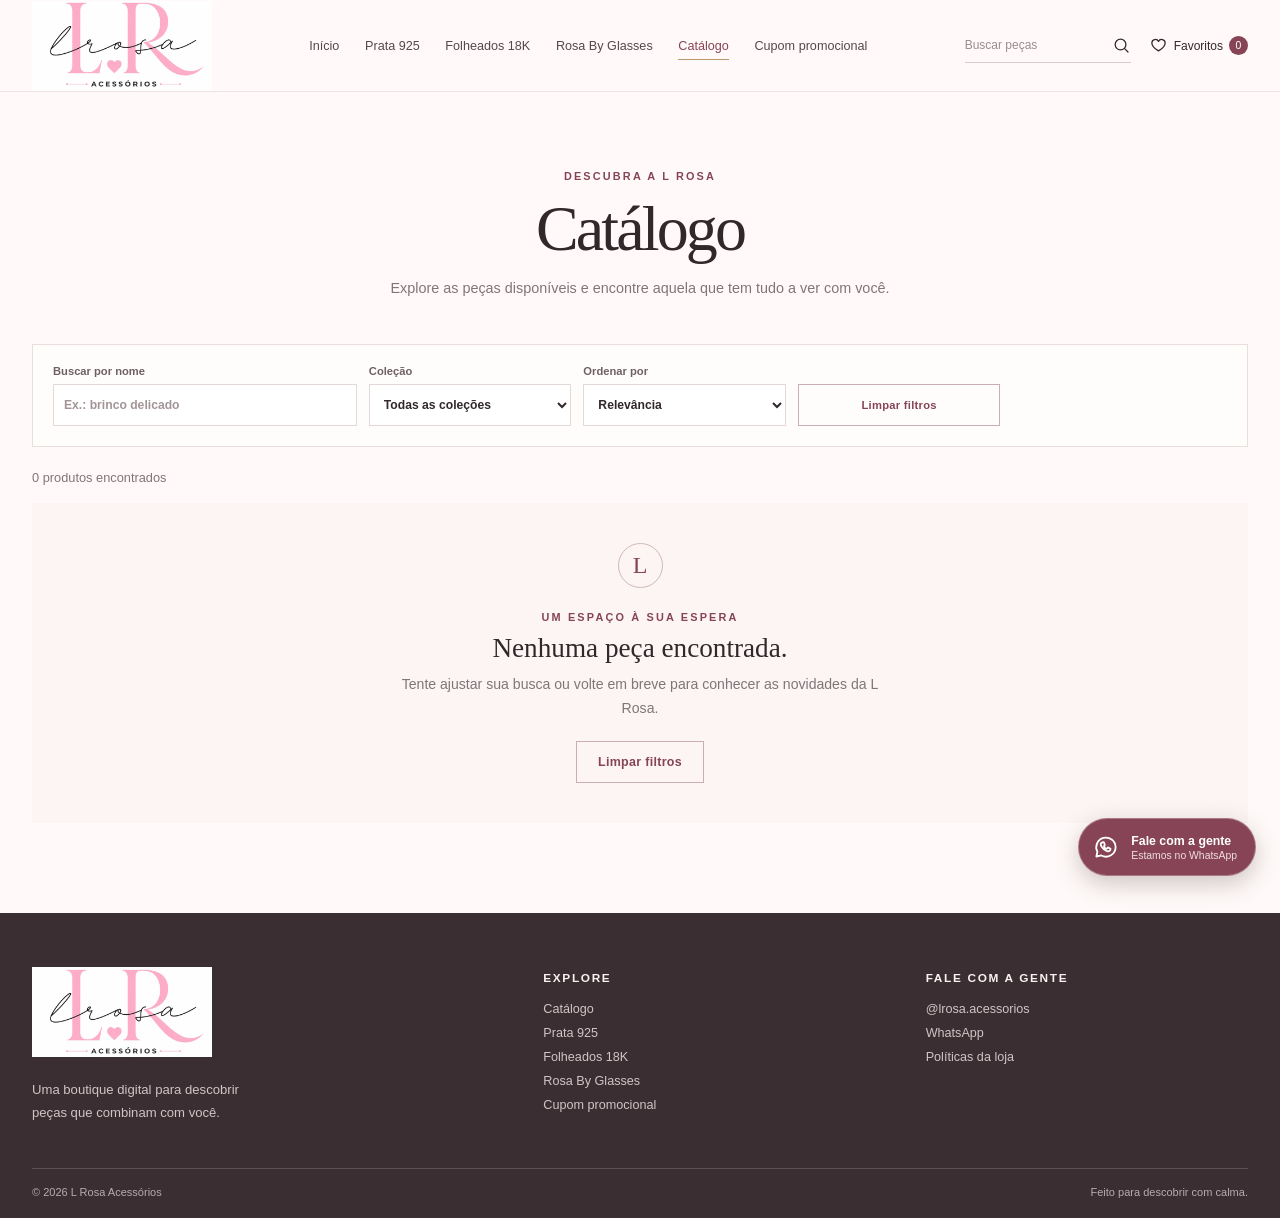
==== catalogo.html @ 9e7c1872 "create base" ====
<!doctype html>
<html lang="pt-BR">
<head>
  <meta charset="utf-8">
  <meta name="viewport" content="width=device-width, initial-scale=1">
  <meta name="description" content="Explore o catálogo da L Rosa Acessórios e encontre sua próxima peça favorita.">
  <meta name="theme-color" content="#fffaf9">
  <title>Catálogo | L Rosa Acessórios</title>
  <link rel="stylesheet" href="assets/css/styles.css">
  <script src="assets/js/data.js" defer></script>
  <script src="assets/js/products.js" defer></script>
  <script src="assets/js/app.js" defer></script>
</head>
<body data-page="catalog">
  <a class="skip-link" href="#conteudo">Pular para o conteúdo</a>
  <div id="site-header"></div>
  <main id="conteudo" class="page-content"></main>
  <div id="site-footer"></div>
</body>
</html>
---- assets/css/styles.css ----
:root {
  color-scheme: light;
  --ink: #31282c;
  --muted: #817579;
  --rose: #b85e75;
  --rose-dark: #864456;
  --rose-pale: #f7e9e9;
  --rose-wash: #fcf4f3;
  --cream: #fffaf9;
  --line: #eadfdd;
  --gold: #b99769;
  --serif: "Playfair Display", Georgia, serif;
  --sans: "DM Sans", "Segoe UI", sans-serif;
  font-family: var(--sans);
  color: var(--ink);
  background: var(--cream);
  font-synthesis: none;
  text-rendering: optimizeLegibility;
}

* { box-sizing: border-box; }
body { margin: 0; min-width: 320px; background: var(--cream); }
a { color: inherit; text-decoration: none; }
button, input, select { font: inherit; }
button, a, input, select { -webkit-tap-highlight-color: transparent; }
button { color: inherit; }
svg { width: 19px; height: 19px; flex: 0 0 auto; }
.visually-hidden { position: absolute; width: 1px; height: 1px; padding: 0; margin: -1px; overflow: hidden; clip: rect(0, 0, 0, 0); white-space: nowrap; border: 0; }
.skip-link { position: fixed; z-index: 20; top: 10px; left: 10px; transform: translateY(-150%); background: white; padding: 12px 16px; border: 1px solid var(--line); }
.skip-link:focus { transform: translateY(0); }
:focus-visible { outline: 3px solid #9e5266; outline-offset: 3px; }

.announcement { padding: 9px 16px; text-align: center; color: white; background: var(--rose-dark); font-size: .74rem; letter-spacing: .08em; }
.site-header { position: relative; z-index: 5; background: rgba(255,250,249,.97); border-bottom: 1px solid rgba(234,223,221,.8); }
.header-inner { width: min(1240px, calc(100% - 64px)); min-height: 91px; margin: auto; display: grid; grid-template-columns: 180px 1fr auto; align-items: center; gap: 28px; }
.wordmark { display: inline-flex; width: max-content; align-items: center; }
.wordmark-image { display: block; width: 180px; height: 90px; max-width: 100%; object-fit: cover; object-position: center 49%; }
.main-nav { display: flex; align-items: center; justify-content: center; gap: clamp(15px, 2vw, 28px); }
.main-nav a { position: relative; padding: 8px 0; color: #54484b; font-size: .79rem; white-space: nowrap; transition: color .2s ease; }
.main-nav a:hover, .main-nav a[aria-current="page"] { color: var(--rose-dark); }
.main-nav a[aria-current="page"]::after { position: absolute; bottom: 1px; left: 0; width: 100%; height: 1px; background: var(--gold); content: ""; }
.header-actions { display: flex; align-items: center; gap: 18px; }
.header-search { display: flex; align-items: center; width: 166px; border-bottom: 1px solid #d9ccca; }
.header-search input { width: 100%; min-width: 0; border: 0; outline: 0; padding: 8px 0; color: var(--ink); background: transparent; font-size: .75rem; }
.header-search input::placeholder { color: #9b8c8f; }
.icon-button { display: inline-grid; place-items: center; padding: 7px; border: 0; background: transparent; cursor: pointer; }
.header-search .icon-button { padding-right: 0; }
.favorites-link { display: inline-flex; align-items: center; gap: 6px; font-size: .75rem; white-space: nowrap; }
.favorite-count { display: grid; min-width: 19px; height: 19px; place-items: center; padding: 0 4px; border-radius: 50%; color: white; background: var(--rose-dark); font-size: .65rem; }
.menu-toggle { display: none; }

.page-content { width: min(1240px, calc(100% - 64px)); margin: 0 auto; min-height: 58vh; }
.hero { min-height: 510px; display: grid; grid-template-columns: 1fr .92fr; align-items: center; gap: 8%; padding: 52px 7% 56px; background: var(--rose-wash); overflow: hidden; }
.hero-copy { max-width: 520px; padding: 14px 0; }
.eyebrow { margin: 0 0 16px; color: var(--rose-dark); font-size: .68rem; font-weight: 600; letter-spacing: .2em; line-height: 1.5; text-transform: uppercase; }
h1, h2, h3, p { margin-top: 0; }
.hero h1, .page-intro h1, .collection-preparing h1, .coupon-page h1 { margin: 0 0 22px; font: 500 clamp(2.8rem, 5.4vw, 5.1rem)/1.06 var(--serif); letter-spacing: -.045em; }
.hero h1 em, .collection-preparing h1 em, .coupon-page h1 em, .story-band h2 em { color: var(--rose-dark); font-weight: 500; }
.hero-copy > p:not(.eyebrow) { max-width: 420px; margin-bottom: 30px; color: var(--muted); font-size: .96rem; line-height: 1.85; }
.button { min-height: 48px; display: inline-flex; align-items: center; justify-content: center; gap: 13px; padding: 0 21px; border: 1px solid transparent; cursor: pointer; font-size: .78rem; font-weight: 600; letter-spacing: .025em; transition: background .2s, color .2s, border-color .2s, transform .2s; }
.button:hover { transform: translateY(-1px); }
.button-dark { color: white; background: var(--rose-dark); }
.button-dark:hover { background: #713749; }
.button-light { color: var(--rose-dark); background: #fff9f7; }
.button-outline { color: var(--rose-dark); border-color: #cbaeb4; background: transparent; }
.button-outline:hover { background: white; border-color: var(--rose-dark); }
.button svg, .text-link svg { width: 16px; height: 16px; }
.button-wide { width: 100%; }

.hero-art { justify-self: center; width: min(100%, 470px); overflow: hidden; border-radius: 4px; box-shadow: 0 18px 42px rgba(85, 50, 57, .12); }
.hero-image { display: block; width: 100%; aspect-ratio: 3 / 2; object-fit: cover; }

.section-block { padding: 86px 0 12px; }
.section-heading { display: flex; align-items: end; justify-content: space-between; gap: 20px; margin-bottom: 28px; }
.section-heading .eyebrow { margin-bottom: 9px; }
.section-heading h2, .contact-strip h2 { margin: 0; font: 500 clamp(1.8rem, 3vw, 2.6rem)/1.2 var(--serif); }
.text-link { display: inline-flex; align-items: center; gap: 8px; width: max-content; color: var(--rose-dark); font-size: .77rem; font-weight: 600; }
.text-link:hover { color: #613042; }
.collection-grid { display: grid; grid-template-columns: repeat(3, 1fr); gap: 16px; }
.collection-card { position: relative; min-height: 204px; display: flex; flex-direction: column; justify-content: end; padding: 26px 28px; overflow: hidden; background: #f2e2e2; }
.collection-card::after { position: absolute; top: -48px; right: -24px; width: 170px; height: 230px; border: 1px solid rgba(142,86,102,.24); border-radius: 50%; transform: rotate(33deg); content: ""; transition: transform .45s; }
.collection-card:hover::after { transform: rotate(18deg) scale(1.07); }
.collection-card-2 { background: #f2ebe3; }
.collection-card-3 { background: #f3e8eb; }
.collection-index { position: absolute; top: 24px; left: 28px; color: #896a70; font: italic 1rem var(--serif); }
.collection-card-name { position: relative; z-index: 1; font: 500 1.6rem var(--serif); }
.collection-card-arrow { position: absolute; z-index: 1; right: 27px; bottom: 27px; display: grid; width: 36px; height: 36px; place-items: center; border: 1px solid rgba(109,70,79,.35); border-radius: 50%; }
.featured-section { padding-top: 100px; }
.empty-state { min-height: 250px; display: flex; flex-direction: column; align-items: center; justify-content: center; padding: 40px 24px; background: #fcf5f3; text-align: center; }
.empty-mark { width: 45px; height: 45px; display: grid; place-items: center; margin-bottom: 21px; border: 1px solid #d2b8b9; border-radius: 50%; color: var(--rose-dark); font: 1.5rem var(--serif); }
.empty-state .eyebrow { margin-bottom: 8px; }
.empty-state h2 { margin-bottom: 9px; font: 500 1.7rem var(--serif); }
.empty-state > p:not(.eyebrow) { max-width: 480px; margin-bottom: 20px; color: var(--muted); font-size: .88rem; line-height: 1.7; }
.empty-state .button { min-height: 42px; }
.categories-section { padding-top: 84px; padding-bottom: 94px; }
.category-list { display: grid; grid-template-columns: repeat(5, 1fr); border-top: 1px solid var(--line); border-bottom: 1px solid var(--line); }
.category-list a { display: flex; align-items: center; justify-content: space-between; gap: 8px; padding: 19px 14px; color: #54484b; font: 1.12rem var(--serif); }
.category-list a + a { border-left: 1px solid var(--line); }
.category-list a svg { width: 15px; color: var(--rose); }
.story-band { position: relative; padding: 68px 10%; overflow: hidden; color: var(--ink); background: #f5e9e8; }
.story-band::after { position: absolute; top: -132px; right: 3%; width: 330px; height: 330px; border: 1px solid #d5b9b9; border-radius: 50%; content: ""; }
.story-band .eyebrow { margin-bottom: 15px; }
.story-band h2 { margin: 0 0 15px; font: 500 clamp(2rem, 4vw, 3.4rem)/1.12 var(--serif); }
.story-band > p:not(.eyebrow) { max-width: 470px; margin-bottom: 25px; color: var(--muted); font-size: .9rem; line-height: 1.8; }
.contact-strip { display: flex; align-items: center; justify-content: space-between; gap: 24px; padding: 60px 0; }
.contact-strip .eyebrow { margin-bottom: 8px; }
.contact-strip h2 { max-width: 530px; }
.muted { color: var(--muted); font-size: .83rem; line-height: 1.7; }

.site-footer { padding: 54px max(32px, calc((100% - 1240px) / 2)) 20px; color: #f9f1f0; background: #3b2e32; }
.footer-inner { display: grid; grid-template-columns: 1.4fr 1fr 1fr; gap: 60px; padding-bottom: 44px; }
.wordmark-footer .wordmark-image { width: 180px; height: 90px; }
.footer-brand p { max-width: 245px; margin: 18px 0 0; color: #d1c4c5; font-size: .82rem; line-height: 1.7; }
.footer-column { display: flex; flex-direction: column; align-items: start; gap: 10px; }
.footer-column h2 { margin: 4px 0 7px; font-size: .74rem; font-weight: 600; letter-spacing: .14em; text-transform: uppercase; }
.footer-column a, .footer-column .muted { color: #d1c4c5; font-size: .79rem; }
.footer-column a:hover { color: white; }
.footer-bottom { display: flex; justify-content: space-between; gap: 16px; padding-top: 17px; border-top: 1px solid rgba(255,255,255,.16); color: #b9aaac; font-size: .69rem; }

.page-intro { padding: 76px 0 42px; text-align: center; }
.page-intro .eyebrow { margin-bottom: 11px; }
.page-intro h1 { margin-bottom: 13px; font-size: clamp(2.5rem, 5vw, 4rem); }
.page-intro > p:last-child { max-width: 600px; margin: auto; color: var(--muted); font-size: .9rem; line-height: 1.8; }
.catalog-section { padding-bottom: 90px; }
.filters { display: grid; grid-template-columns: minmax(190px, 1.5fr) repeat(4, minmax(120px, 1fr)) auto; align-items: end; gap: 12px; padding: 20px; border: 1px solid var(--line); background: #fffdfc; }
.filters label { display: flex; flex-direction: column; gap: 7px; color: #6e6063; font-size: .7rem; font-weight: 600; }
.filters input, .filters select { width: 100%; min-height: 42px; padding: 0 10px; border: 1px solid #e4d9d7; border-radius: 0; color: var(--ink); background: white; font-size: .76rem; }
.filters input::placeholder { color: #a39597; }
.filter-clear { min-height: 42px; padding: 0 13px; font-size: .7rem; }
.result-count { margin: 23px 0 18px; color: var(--muted); font-size: .8rem; }
.product-grid { display: grid; grid-template-columns: repeat(4, minmax(0, 1fr)); gap: 27px 17px; }
.product-card { min-width: 0; }
.product-image { position: relative; display: grid; aspect-ratio: 4 / 5; place-items: center; overflow: hidden; background: #f4e9e7; }
.product-image img { width: 100%; height: 100%; object-fit: cover; }
.image-placeholder { width: 92px; height: 92px; display: grid; place-items: center; border: 1px solid #cdb0b3; border-radius: 50%; color: #91606b; font: 2rem var(--serif); }
.image-placeholder span { margin-top: -42px; margin-left: 32px; font-size: .75rem; }
.favorite-toggle { position: absolute; top: 12px; right: 12px; display: grid; width: 38px; height: 38px; place-items: center; border: 0; border-radius: 50%; color: #6f4d55; background: rgba(255,250,249,.91); cursor: pointer; }
.favorite-toggle svg { width: 19px; }
.favorite-toggle.is-favorite svg, .favorite-detail.is-favorite svg { fill: #b85e75; color: #b85e75; }
.product-card-copy { padding: 14px 3px 3px; }
.product-card-copy .eyebrow { margin-bottom: 5px; font-size: .58rem; }
.product-card h3 { margin: 0 0 6px; font: 500 1.17rem var(--serif); }
.product-price { margin: 0 0 10px; font-size: .83rem; }
.product-card .text-link { font-size: .69rem; }
.catalog-empty { grid-column: 1 / -1; }
.catalog-empty .empty-state { min-height: 300px; }
.breadcrumbs { display: flex; flex-wrap: wrap; gap: 9px; padding: 27px 0; color: var(--muted); font-size: .72rem; }
.breadcrumbs a:hover { color: var(--rose-dark); }
.product-detail { display: grid; grid-template-columns: 1.1fr .9fr; gap: 8%; padding: 15px 4% 90px; }
.detail-gallery { display: grid; grid-template-columns: repeat(2, 1fr); align-content: start; gap: 12px; }
.detail-gallery img, .detail-placeholder { width: 100%; aspect-ratio: 4 / 5; object-fit: cover; background: #f4e9e7; }
.detail-gallery img:only-child { grid-column: 1 / -1; }
.detail-copy { padding-top: 32px; }
.detail-copy h1 { margin: 0 0 13px; font: 500 clamp(2.2rem, 4vw, 3.4rem)/1.08 var(--serif); }
.detail-price { margin: 0 0 22px; font-size: 1.05rem; }
.old-price { margin-left: 10px; color: #9c8f91; font-size: .83rem; text-decoration: line-through; }
.detail-short, .detail-description p, .detail-description li { color: var(--muted); font-size: .88rem; line-height: 1.85; }
.detail-description { margin: 25px 0; }
.detail-description h2 { margin-bottom: 8px; font: 500 1.25rem var(--serif); }
.detail-description ul { padding-left: 20px; }
.favorite-detail { margin-top: 11px; }
.setup-note { padding: 13px; color: #66575a; background: var(--rose-wash); font-size: .78rem; line-height: 1.65; }
.collection-preparing { min-height: 540px; display: flex; flex-direction: column; align-items: center; justify-content: center; padding: 70px 20px; text-align: center; }
.collection-preparing h1 { max-width: 760px; }
.collection-preparing > p:not(.eyebrow) { max-width: 525px; margin: 0 0 27px; color: var(--muted); font-size: .91rem; line-height: 1.8; }
.coupon-page { min-height: 610px; display: flex; flex-direction: column; align-items: center; justify-content: center; padding: 75px 20px; text-align: center; }
.coupon-seal { width: 62px; height: 62px; display: grid; place-items: center; margin-bottom: 31px; border: 1px solid #d5bab8; border-radius: 50%; color: var(--rose-dark); font: 1.6rem var(--serif); }
.coupon-seal span { margin: -32px -30px 0 0; font-size: .65rem; }
.coupon-page .eyebrow { margin-bottom: 13px; }
.coupon-page h1 { max-width: 710px; margin-bottom: 17px; font-size: clamp(2.5rem, 5vw, 4rem); }
.coupon-page > p:not(.eyebrow) { max-width: 580px; margin: 0 0 28px; color: var(--muted); font-size: .93rem; line-height: 1.85; }
.coupon-page .text-link { margin-top: 20px; }
.storage-warning { padding: 16px; color: #653a45; background: #f7e9e9; font-size: .86rem; }
.policy-list { max-width: 820px; margin: 0 auto; padding: 8px 0 88px; }
.policy-list article { padding: 26px 0; border-top: 1px solid var(--line); }
.policy-list article h2 { margin: 0 0 9px; font: 500 1.55rem var(--serif); }
.policy-list article > p:last-child { margin: 0; color: var(--muted); font-size: .88rem; line-height: 1.8; }
.site-notice { position: fixed; z-index: 30; right: 20px; bottom: 20px; max-width: calc(100% - 40px); padding: 14px 19px; color: white; background: #3b2e32; box-shadow: 0 6px 24px #0002; font-size: .82rem; opacity: 0; pointer-events: none; transform: translateY(8px); transition: opacity .2s, transform .2s; }
.site-notice.is-visible { opacity: 1; transform: translateY(0); }
.whatsapp-float { position: fixed; z-index: 25; right: 24px; bottom: 24px; display: inline-flex; align-items: center; gap: 11px; min-height: 58px; padding: 10px 18px 10px 14px; border: 1px solid rgba(255,255,255,.28); border-radius: 999px; color: white; background: var(--rose-dark); box-shadow: 0 8px 24px rgba(72, 39, 49, .25); transition: transform .2s ease, box-shadow .2s ease, background .2s ease; }
.whatsapp-float:hover { transform: translateY(-3px); background: #713749; box-shadow: 0 12px 28px rgba(72, 39, 49, .3); }
.whatsapp-float:focus-visible { outline-color: var(--gold); }
.whatsapp-float > svg { width: 27px; height: 27px; }
.whatsapp-float-copy { display: flex; flex-direction: column; gap: 2px; }
.whatsapp-float-copy strong { font-size: .77rem; font-weight: 600; }
.whatsapp-float-copy small { color: #f0dfe2; font-size: .65rem; }

@media (max-width: 1080px) {
  .header-inner { width: min(100% - 42px, 1240px); grid-template-columns: 150px 1fr auto; gap: 17px; }
  .header-inner .wordmark-image { width: 145px; height: 73px; }
  .main-nav { gap: 13px; }
  .main-nav a { font-size: .7rem; }
  .header-search { width: 130px; }
  .header-actions { gap: 10px; }
  .header-actions .favorites-link span:not(.favorite-count) { display: none; }
  .filters { grid-template-columns: repeat(3, 1fr); }
  .filters .filter-search { grid-column: span 2; }
}
@media (max-width: 900px) {
  .header-inner { position: relative; grid-template-columns: 1fr auto auto; }
  .menu-toggle { display: inline-grid; grid-column: 2; grid-row: 1; }
  .header-actions { grid-column: 3; grid-row: 1; gap: 8px; }
  .header-search { width: 37px; border: 0; }
  .header-search input { position: absolute; top: calc(100% + 9px); right: 0; z-index: 6; display: none; width: min(280px, 80vw); padding: 13px; border: 1px solid var(--line); background: white; box-shadow: 0 8px 20px #31282c12; }
  .header-search:focus-within input, .header-search.search-open input { display: block; }
  .header-search .icon-button { padding: 7px; }
  .header-actions .favorites-link span:not(.favorite-count) { display: none; }
  .favorites-link { gap: 0; }
  .main-nav { position: absolute; top: 100%; right: -21px; left: -21px; display: none; flex-direction: column; align-items: stretch; gap: 0; padding: 8px 22px 15px; border-top: 1px solid var(--line); background: var(--cream); box-shadow: 0 10px 15px #31282c0d; }
  .main-nav.is-open { display: flex; }
  .main-nav a { padding: 12px 4px; border-bottom: 1px solid #f0e7e5; font-size: .84rem; }
  .main-nav a[aria-current="page"]::after { display: none; }
}
@media (max-width: 760px) {
  .header-inner { position: relative; width: calc(100% - 36px); min-height: 76px; grid-template-columns: 1fr auto auto; gap: 12px; }
  .header-inner .wordmark-image { width: 150px; height: 75px; }
  .menu-toggle { display: inline-grid; grid-column: 2; grid-row: 1; }
  .header-actions { grid-column: 3; grid-row: 1; gap: 8px; }
  .header-search { width: 37px; border: 0; }
  .header-search input { position: absolute; top: calc(100% + 9px); right: 0; z-index: 6; display: none; width: min(280px, 80vw); padding: 13px; border: 1px solid var(--line); background: white; box-shadow: 0 8px 20px #31282c12; }
  .header-search:focus-within input, .header-search.search-open input { display: block; }
  .header-search .icon-button { padding: 7px; }
  .favorites-link { gap: 0; }
  .main-nav { position: absolute; top: 100%; right: -18px; left: -18px; display: none; flex-direction: column; align-items: stretch; gap: 0; padding: 8px 22px 15px; border-top: 1px solid var(--line); background: var(--cream); box-shadow: 0 10px 15px #31282c0d; }
  .main-nav.is-open { display: flex; }
  .main-nav a { padding: 12px 4px; border-bottom: 1px solid #f0e7e5; font-size: .84rem; }
  .main-nav a[aria-current="page"]::after { display: none; }
  .page-content { width: calc(100% - 36px); }
  .hero { min-height: auto; grid-template-columns: 1fr; gap: 22px; padding: 54px 8% 36px; }
  .hero-copy { position: relative; z-index: 1; }
  .hero h1 { font-size: clamp(2.8rem, 12vw, 4.2rem); }
  .hero-art { width: min(100%, 480px); }
  .whatsapp-float { right: 16px; bottom: 16px; width: 58px; height: 58px; justify-content: center; padding: 0; }
  .whatsapp-float-copy { position: absolute; width: 1px; height: 1px; overflow: hidden; clip: rect(0, 0, 0, 0); white-space: nowrap; }
  .section-block { padding-top: 62px; }
  .section-heading { align-items: start; flex-direction: column; margin-bottom: 21px; }
  .section-heading h2 { font-size: 2rem; }
  .collection-grid { grid-template-columns: 1fr; gap: 10px; }
  .collection-card { min-height: 155px; padding: 22px; }
  .featured-section { padding-top: 66px; }
  .category-list { grid-template-columns: 1fr 1fr; }
  .category-list a { padding: 16px 9px; font-size: 1rem; }
  .category-list a + a { border-left: 0; }
  .category-list a:nth-child(even) { border-left: 1px solid var(--line); }
  .category-list a:nth-child(n+3) { border-top: 1px solid var(--line); }
  .category-list a:last-child { grid-column: 1 / -1; border-left: 0; }
  .categories-section { padding-bottom: 62px; }
  .story-band { padding: 52px 8%; }
  .story-band::after { right: -190px; }
  .contact-strip { align-items: start; flex-direction: column; padding: 45px 0; }
  .site-footer { padding: 42px 22px 18px; }
  .footer-inner { grid-template-columns: 1fr 1fr; gap: 32px 18px; }
  .footer-brand { grid-column: 1 / -1; }
  .footer-bottom { flex-direction: column; }
  .page-intro { padding: 55px 0 32px; }
  .page-intro h1 { font-size: 2.8rem; }
  .filters { grid-template-columns: 1fr 1fr; padding: 14px; }
  .filters .filter-search { grid-column: 1 / -1; }
  .filters label:last-of-type { grid-column: 1 / -1; }
  .filter-clear { grid-column: 1 / -1; }
  .product-grid { grid-template-columns: repeat(2, minmax(0, 1fr)); gap: 22px 12px; }
  .product-card h3 { font-size: 1.04rem; }
  .favorite-toggle { top: 8px; right: 8px; width: 34px; height: 34px; }
  .product-detail { grid-template-columns: 1fr; gap: 19px; padding: 3px 0 58px; }
  .detail-copy { padding-top: 8px; }
  .detail-gallery { gap: 8px; }
  .breadcrumbs { padding: 18px 0; font-size: .66rem; }
  .collection-preparing { min-height: 490px; }
  .coupon-page { min-height: 550px; }
}
@media (max-width: 390px) {
  .page-content { width: calc(100% - 28px); }
  .header-inner { width: calc(100% - 28px); gap: 7px; }
  .hero { padding-right: 6%; padding-left: 6%; }
  .filters { grid-template-columns: 1fr; }
  .filters .filter-search, .filters label:last-of-type, .filter-clear { grid-column: auto; }
}
@media (prefers-reduced-motion: reduce) {
  *, *::before, *::after { scroll-behavior: auto !important; animation-duration: .01ms !important; animation-iteration-count: 1 !important; transition-duration: .01ms !important; }
}
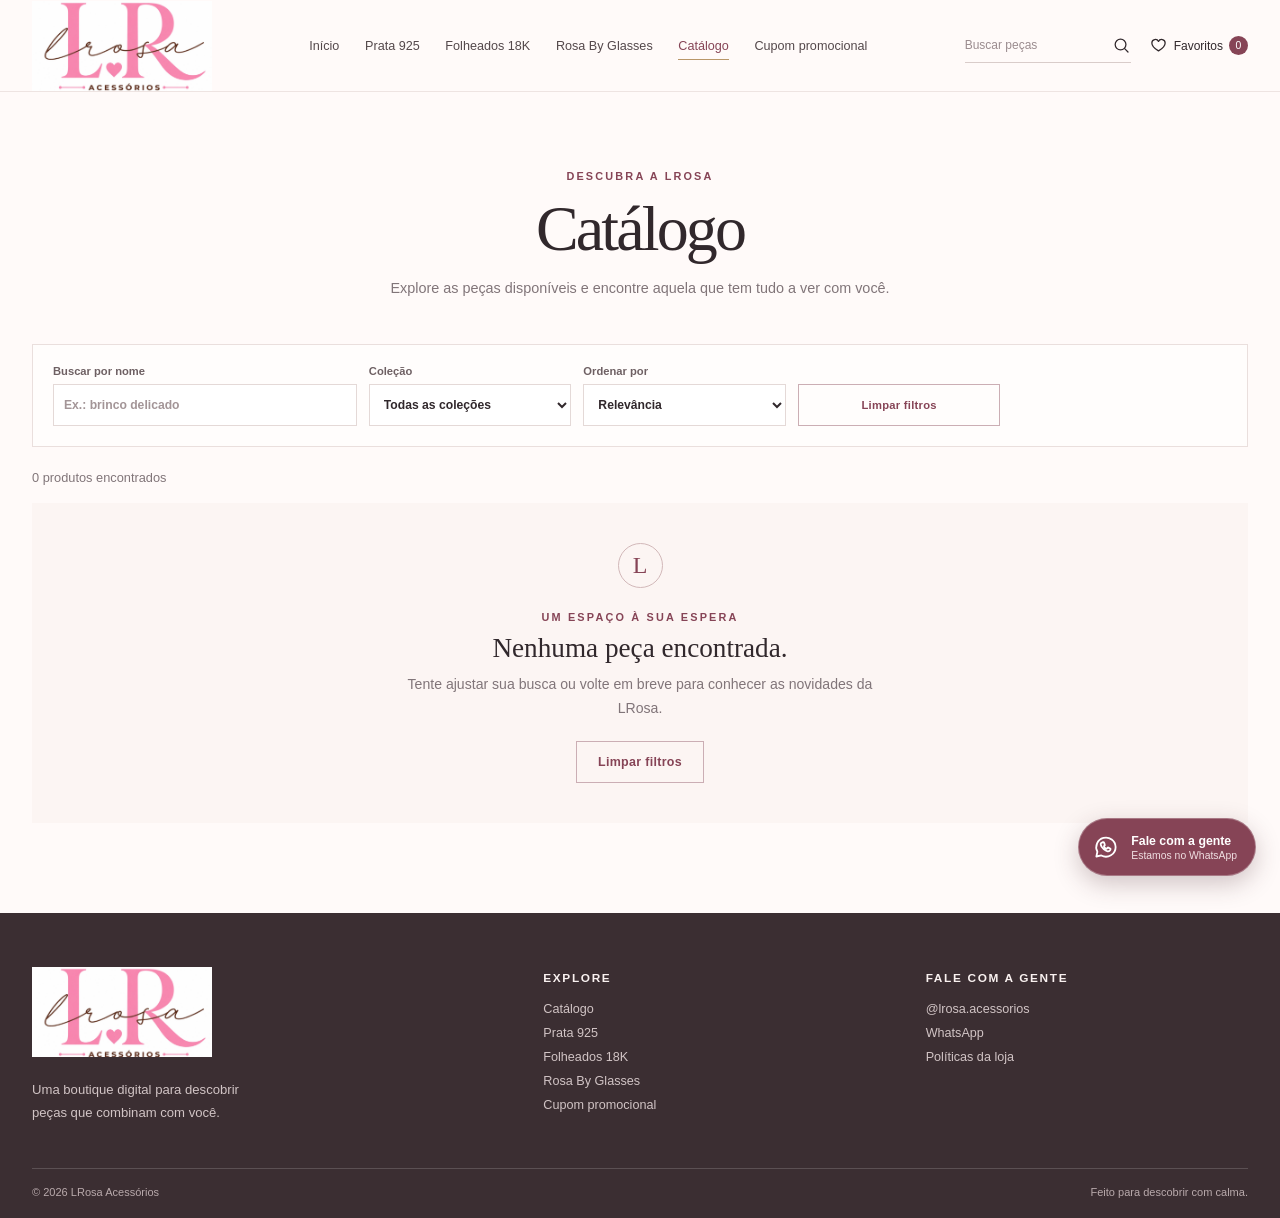
==== commit 3952c8f3: "correcting LRosa" ====
--- a/catalogo.html
+++ b/catalogo.html
@@ -3,9 +3,9 @@
 <head>
   <meta charset="utf-8">
   <meta name="viewport" content="width=device-width, initial-scale=1">
-  <meta name="description" content="Explore o catálogo da L Rosa Acessórios e encontre sua próxima peça favorita.">
+  <meta name="description" content="Explore o catálogo da LRosa Acessórios e encontre sua próxima peça favorita.">
   <meta name="theme-color" content="#fffaf9">
-  <title>Catálogo | L Rosa Acessórios</title>
+  <title>Catálogo | LRosa Acessórios</title>
   <link rel="stylesheet" href="assets/css/styles.css">
   <script src="assets/js/data.js" defer></script>
   <script src="assets/js/products.js" defer></script>
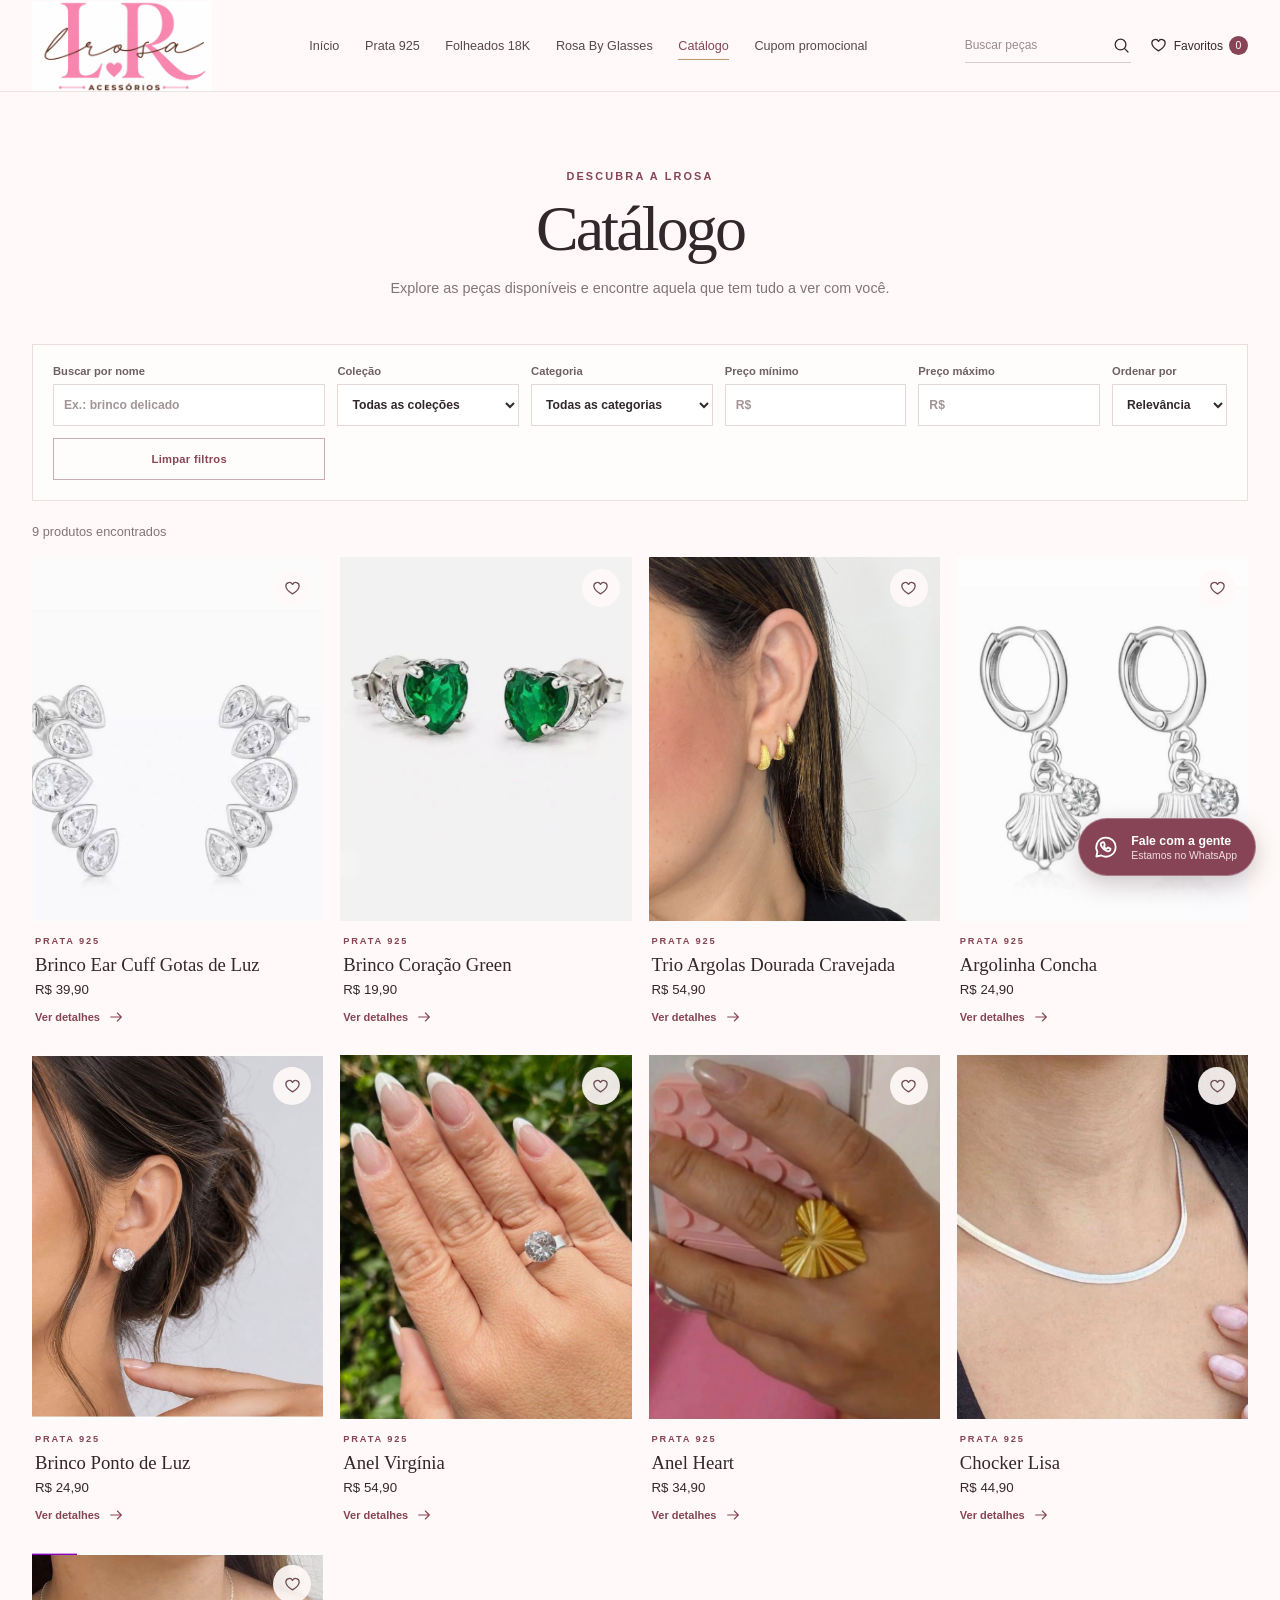
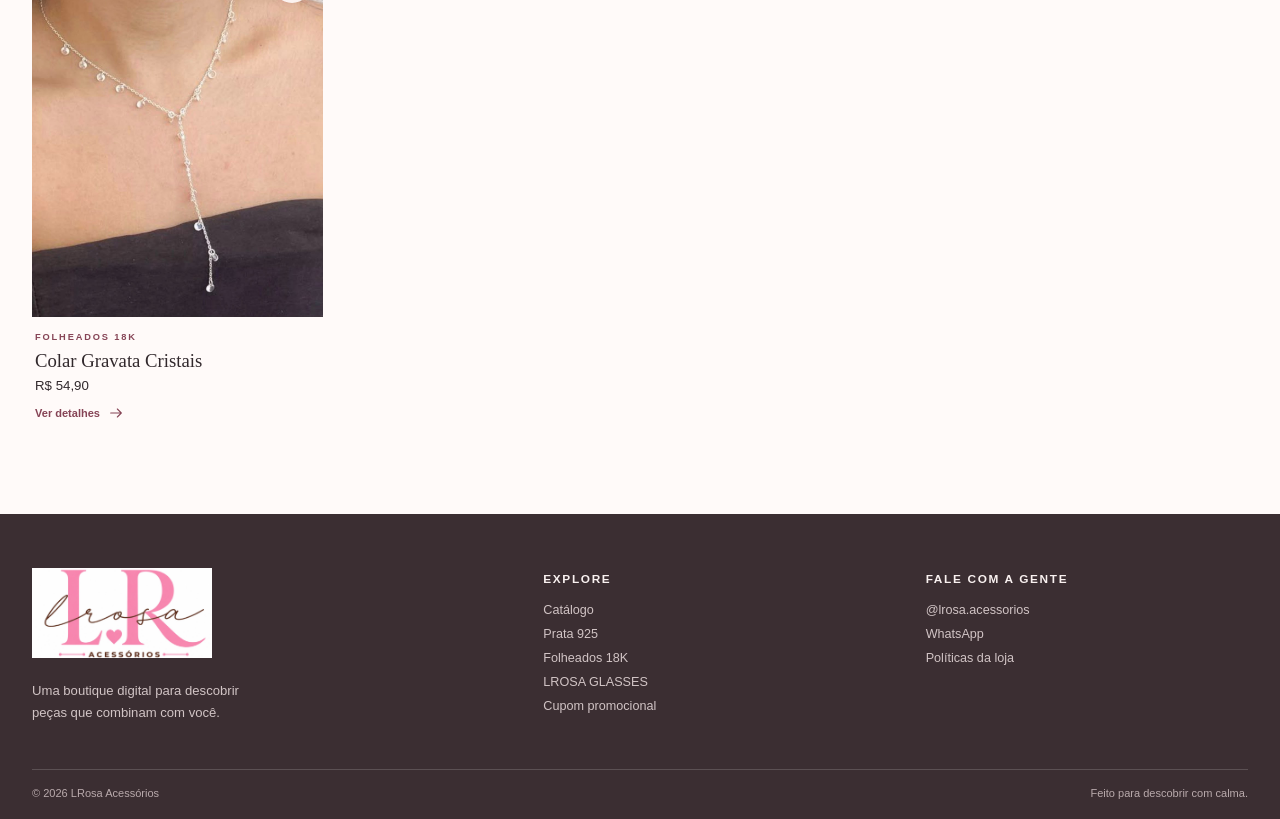
==== commit 806e55de: "add favicon" ====
--- a/catalogo.html
+++ b/catalogo.html
@@ -5,6 +5,9 @@
   <meta name="viewport" content="width=device-width, initial-scale=1">
   <meta name="description" content="Explore o catálogo da LRosa Acessórios e encontre sua próxima peça favorita.">
   <meta name="theme-color" content="#fffaf9">
+  <link rel="icon" type="image/webp" sizes="512x512" href="images/favicon.webp">
+  <link rel="apple-touch-icon" sizes="512x512" href="images/favicon.webp">
+  <meta name="apple-mobile-web-app-title" content="LRosa Acessórios">
   <title>Catálogo | LRosa Acessórios</title>
   <link rel="stylesheet" href="assets/css/styles.css">
   <script src="assets/js/data.js" defer></script>
--- a/assets/css/styles.css
+++ b/assets/css/styles.css
@@ -94,9 +94,12 @@
 .empty-state .button { min-height: 42px; }
 .categories-section { padding-top: 84px; padding-bottom: 94px; }
 .category-list { display: grid; grid-template-columns: repeat(5, 1fr); border-top: 1px solid var(--line); border-bottom: 1px solid var(--line); }
-.category-list a { display: flex; align-items: center; justify-content: space-between; gap: 8px; padding: 19px 14px; color: #54484b; font: 1.12rem var(--serif); }
+.category-list a, .category-more-toggle { display: flex; align-items: center; justify-content: space-between; gap: 8px; padding: 19px 14px; color: #54484b; font: 1.12rem var(--serif); }
 .category-list a + a { border-left: 1px solid var(--line); }
-.category-list a svg { width: 15px; color: var(--rose); }
+.category-list a svg, .category-more-toggle svg { width: 15px; color: var(--rose); }
+.category-more-toggle { border: 0; border-left: 1px solid var(--line); background: transparent; cursor: pointer; text-align: left; }
+.category-extra { display: none !important; }
+.category-list.is-expanded .category-extra { display: flex !important; }
 .story-band { position: relative; padding: 68px 10%; overflow: hidden; color: var(--ink); background: #f5e9e8; }
 .story-band::after { position: absolute; top: -132px; right: 3%; width: 330px; height: 330px; border: 1px solid #d5b9b9; border-radius: 50%; content: ""; }
 .story-band .eyebrow { margin-bottom: 15px; }
@@ -132,6 +135,7 @@
 .product-card { min-width: 0; }
 .product-image { position: relative; display: grid; aspect-ratio: 4 / 5; place-items: center; overflow: hidden; background: #f4e9e7; }
 .product-image img { width: 100%; height: 100%; object-fit: cover; }
+.product-image img[src$="/anel-02.jpg"], .detail-gallery img[src$="/anel-02.jpg"] { object-position: right center; }
 .image-placeholder { width: 92px; height: 92px; display: grid; place-items: center; border: 1px solid #cdb0b3; border-radius: 50%; color: #91606b; font: 2rem var(--serif); }
 .image-placeholder span { margin-top: -42px; margin-left: 32px; font-size: .75rem; }
 .favorite-toggle { position: absolute; top: 12px; right: 12px; display: grid; width: 38px; height: 38px; place-items: center; border: 0; border-radius: 50%; color: #6f4d55; background: rgba(255,250,249,.91); cursor: pointer; }
@@ -144,12 +148,13 @@
 .product-card .text-link { font-size: .69rem; }
 .catalog-empty { grid-column: 1 / -1; }
 .catalog-empty .empty-state { min-height: 300px; }
+.favorites-actions { display: flex; justify-content: flex-end; margin-bottom: 24px; }
 .breadcrumbs { display: flex; flex-wrap: wrap; gap: 9px; padding: 27px 0; color: var(--muted); font-size: .72rem; }
 .breadcrumbs a:hover { color: var(--rose-dark); }
 .product-detail { display: grid; grid-template-columns: 1.1fr .9fr; gap: 8%; padding: 15px 4% 90px; }
 .detail-gallery { display: grid; grid-template-columns: repeat(2, 1fr); align-content: start; gap: 12px; }
 .detail-gallery img, .detail-placeholder { width: 100%; aspect-ratio: 4 / 5; object-fit: cover; background: #f4e9e7; }
-.detail-gallery img:only-child { grid-column: 1 / -1; }
+.detail-gallery img:only-child { grid-column: 1 / -1; width: min(100%, 520px); height: auto; aspect-ratio: auto; object-fit: contain; justify-self: center; }
 .detail-copy { padding-top: 32px; }
 .detail-copy h1 { margin: 0 0 13px; font: 500 clamp(2.2rem, 4vw, 3.4rem)/1.08 var(--serif); }
 .detail-price { margin: 0 0 22px; font-size: 1.05rem; }
@@ -169,6 +174,8 @@
 .coupon-page .eyebrow { margin-bottom: 13px; }
 .coupon-page h1 { max-width: 710px; margin-bottom: 17px; font-size: clamp(2.5rem, 5vw, 4rem); }
 .coupon-page > p:not(.eyebrow) { max-width: 580px; margin: 0 0 28px; color: var(--muted); font-size: .93rem; line-height: 1.85; }
+.coupon-code { margin: 0 0 10px; padding: 14px 22px; border: 1px dashed #cbaeb4; color: var(--rose-dark); background: var(--rose-pale); font-size: 1.1rem; font-weight: 700; letter-spacing: .16em; }
+.coupon-note { margin: 0 0 28px !important; font-size: .76rem !important; }
 .coupon-page .text-link { margin-top: 20px; }
 .storage-warning { padding: 16px; color: #653a45; background: #f7e9e9; font-size: .86rem; }
 .policy-list { max-width: 820px; margin: 0 auto; padding: 8px 0 88px; }
